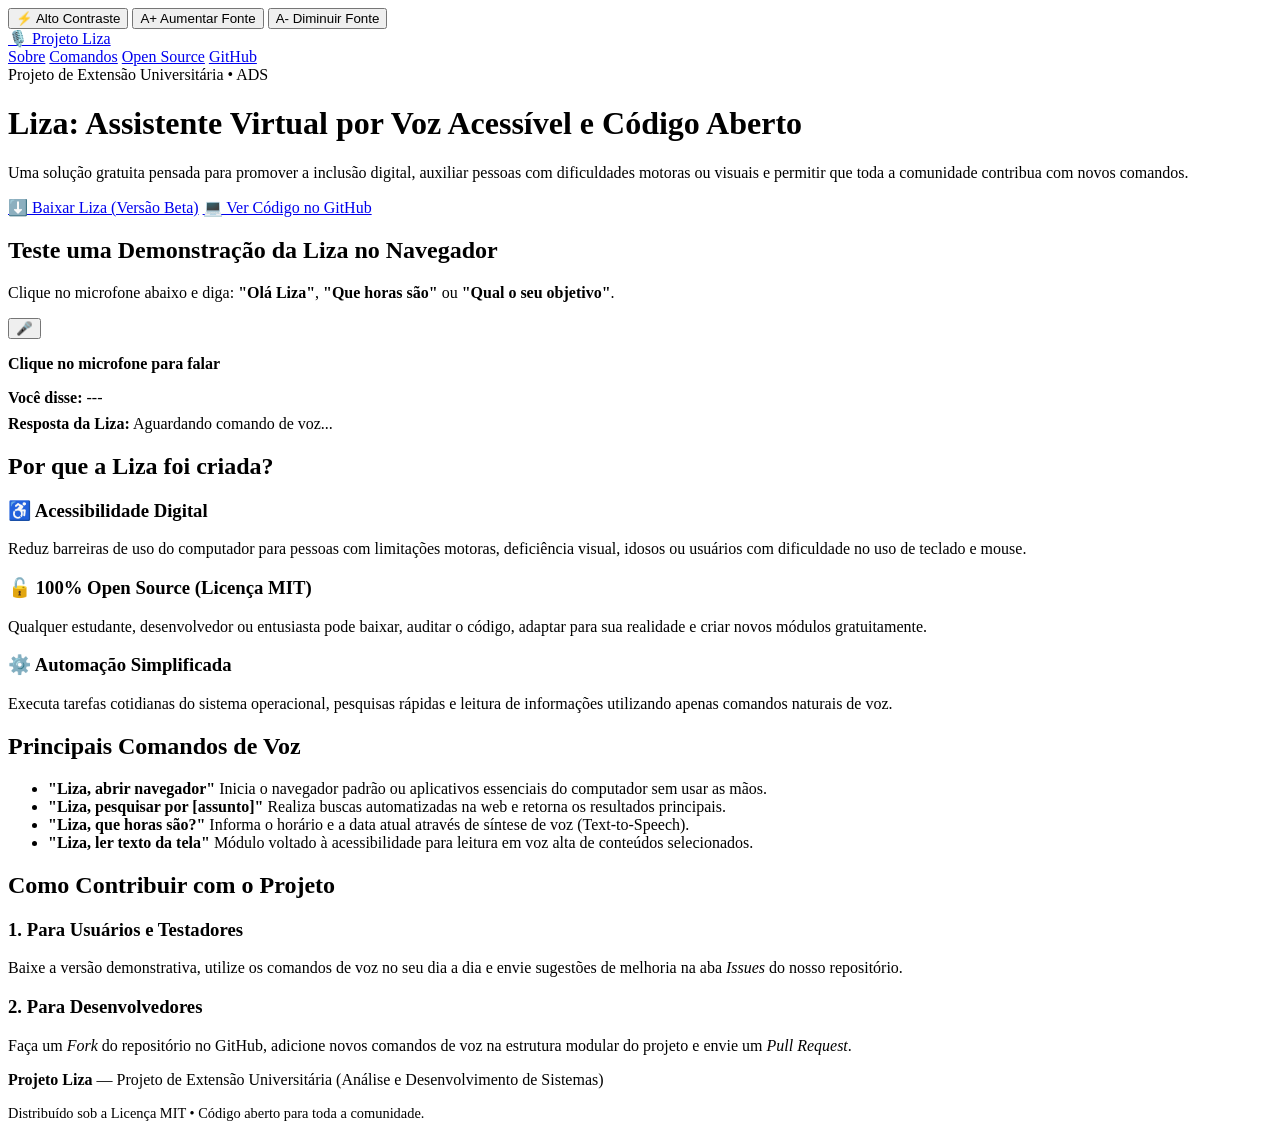
==== docs/index.html @ 0be6d456 "Rename index.html to index.html" ====
<!DOCTYPE html>
<html lang="pt-BR">
<head>
  <meta charset="UTF-8">
  <meta name="viewport" content="width=device-width, initial-scale=1.0">
  <title>Liza | Assistente Virtual Open Source por Voz</title>
  <!-- Arquivo de Estilos Externo -->
  <link rel="stylesheet" href="style.css">
</head>
<body>

  <!-- Barra de Acessibilidade -->
  <div class="a11y-bar" role="region" aria-label="Opções de Acessibilidade">
    <button class="a11y-btn" onclick="toggleContrast()">⚡ Alto Contraste</button>
    <button class="a11y-btn" onclick="changeFontSize(2)">A+ Aumentar Fonte</button>
    <button class="a11y-btn" onclick="changeFontSize(-2)">A- Diminuir Fonte</button>
  </div>

  <!-- Cabeçalho -->
  <header>
    <div class="header-container">
      <a href="#" class="logo">🎙️ Projeto Liza</a>
      <nav>
        <a href="#sobre">Sobre</a>
        <a href="#comandos">Comandos</a>
        <a href="#opensource">Open Source</a>
        <a href="https://github.com/SamuelNevesO/site-assistente-voz" target="_blank">GitHub</a>
      </nav>
    </div>
  </header>

  <!-- Apresentação -->
  <main>
    <div class="hero">
      <span class="badge">Projeto de Extensão Universitária • ADS</span>
      <h1>Liza: Assistente Virtual por Voz Acessível e Código Aberto</h1>
      <p>
        Uma solução gratuita pensada para promover a inclusão digital, auxiliar pessoas com dificuldades motoras ou visuais e permitir que toda a comunidade contribua com novos comandos.
      </p>
      <div class="btn-group">
        <a href="https://github.com/SamuelNevesO/site-assistente-voz/releases" class="btn btn-primary">⬇️ Baixar Liza (Versão Beta)</a>
        <a href="https://github.com/SamuelNevesO/site-assistente-voz" target="_blank" class="btn btn-outline">💻 Ver Código no GitHub</a>
      </div>
    </div>

    <!-- Simulador Interativo -->
    <div class="voice-demo" aria-live="polite">
      <h2>Teste uma Demonstração da Liza no Navegador</h2>
      <p style="color: var(--text-muted); margin-top: 6px;">
        Clique no microfone abaixo e diga: <strong>"Olá Liza"</strong>, <strong>"Que horas são"</strong> ou <strong>"Qual o seu objetivo"</strong>.
      </p>
      <button id="micBtn" class="mic-btn" onclick="startVoiceDemo()" title="Ativar comando de voz">🎤</button>
      <p id="statusText" style="font-weight: 600;">Clique no microfone para falar</p>

      <div class="console-box">
        <div><strong>Você disse:</strong> <span id="userSpeech">---</span></div>
        <div style="margin-top: 8px; color: var(--primary);"><strong>Resposta da Liza:</strong> <span id="lizaReply">Aguardando comando de voz...</span></div>
      </div>
    </div>

    <!-- Pilares do Projeto -->
    <section id="sobre">
      <h2 class="section-title">Por que a Liza foi criada?</h2>
      <div class="grid">
        <div class="card">
          <h3>♿ Acessibilidade Digital</h3>
          <p>Reduz barreiras de uso do computador para pessoas com limitações motoras, deficiência visual, idosos ou usuários com dificuldade no uso de teclado e mouse.</p>
        </div>
        <div class="card">
          <h3>🔓 100% Open Source (Licença MIT)</h3>
          <p>Qualquer estudante, desenvolvedor ou entusiasta pode baixar, auditar o código, adaptar para sua realidade e criar novos módulos gratuitamente.</p>
        </div>
        <div class="card">
          <h3>⚙️ Automação Simplificada</h3>
          <p>Executa tarefas cotidianas do sistema operacional, pesquisas rápidas e leitura de informações utilizando apenas comandos naturais de voz.</p>
        </div>
      </div>
    </section>

    <!-- Comandos Planejados -->
    <section id="comandos">
      <h2 class="section-title">Principais Comandos de Voz</h2>
      <ul class="cmd-list">
        <li class="cmd-item">
          <strong>"Liza, abrir navegador"</strong>
          Inicia o navegador padrão ou aplicativos essenciais do computador sem usar as mãos.
        </li>
        <li class="cmd-item">
          <strong>"Liza, pesquisar por [assunto]"</strong>
          Realiza buscas automatizadas na web e retorna os resultados principais.
        </li>
        <li class="cmd-item">
          <strong>"Liza, que horas são?"</strong>
          Informa o horário e a data atual através de síntese de voz (Text-to-Speech).
        </li>
        <li class="cmd-item">
          <strong>"Liza, ler texto da tela"</strong>
          Módulo voltado à acessibilidade para leitura em voz alta de conteúdos selecionados.
        </li>
      </ul>
    </section>

    <!-- Comunidade e Contribuição -->
    <section id="opensource">
      <h2 class="section-title">Como Contribuir com o Projeto</h2>
      <div class="grid">
        <div class="card">
          <h3>1. Para Usuários e Testadores</h3>
          <p>Baixe a versão demonstrativa, utilize os comandos de voz no seu dia a dia e envie sugestões de melhoria na aba <em>Issues</em> do nosso repositório.</p>
        </div>
        <div class="card">
          <h3>2. Para Desenvolvedores</h3>
          <p>Faça um <em>Fork</em> do repositório no GitHub, adicione novos comandos de voz na estrutura modular do projeto e envie um <em>Pull Request</em>.</p>
        </div>
      </div>
    </section>
  </main>

  <footer>
    <p><strong>Projeto Liza</strong> — Projeto de Extensão Universitária (Análise e Desenvolvimento de Sistemas)</p>
    <p style="margin-top: 8px; font-size: 0.9rem;">Distribuído sob a Licença MIT • Código aberto para toda a comunidade.</p>
  </footer>

  <!-- Arquivo de Script Externo -->
  <script src="script.js"></script>
</body>
</html>
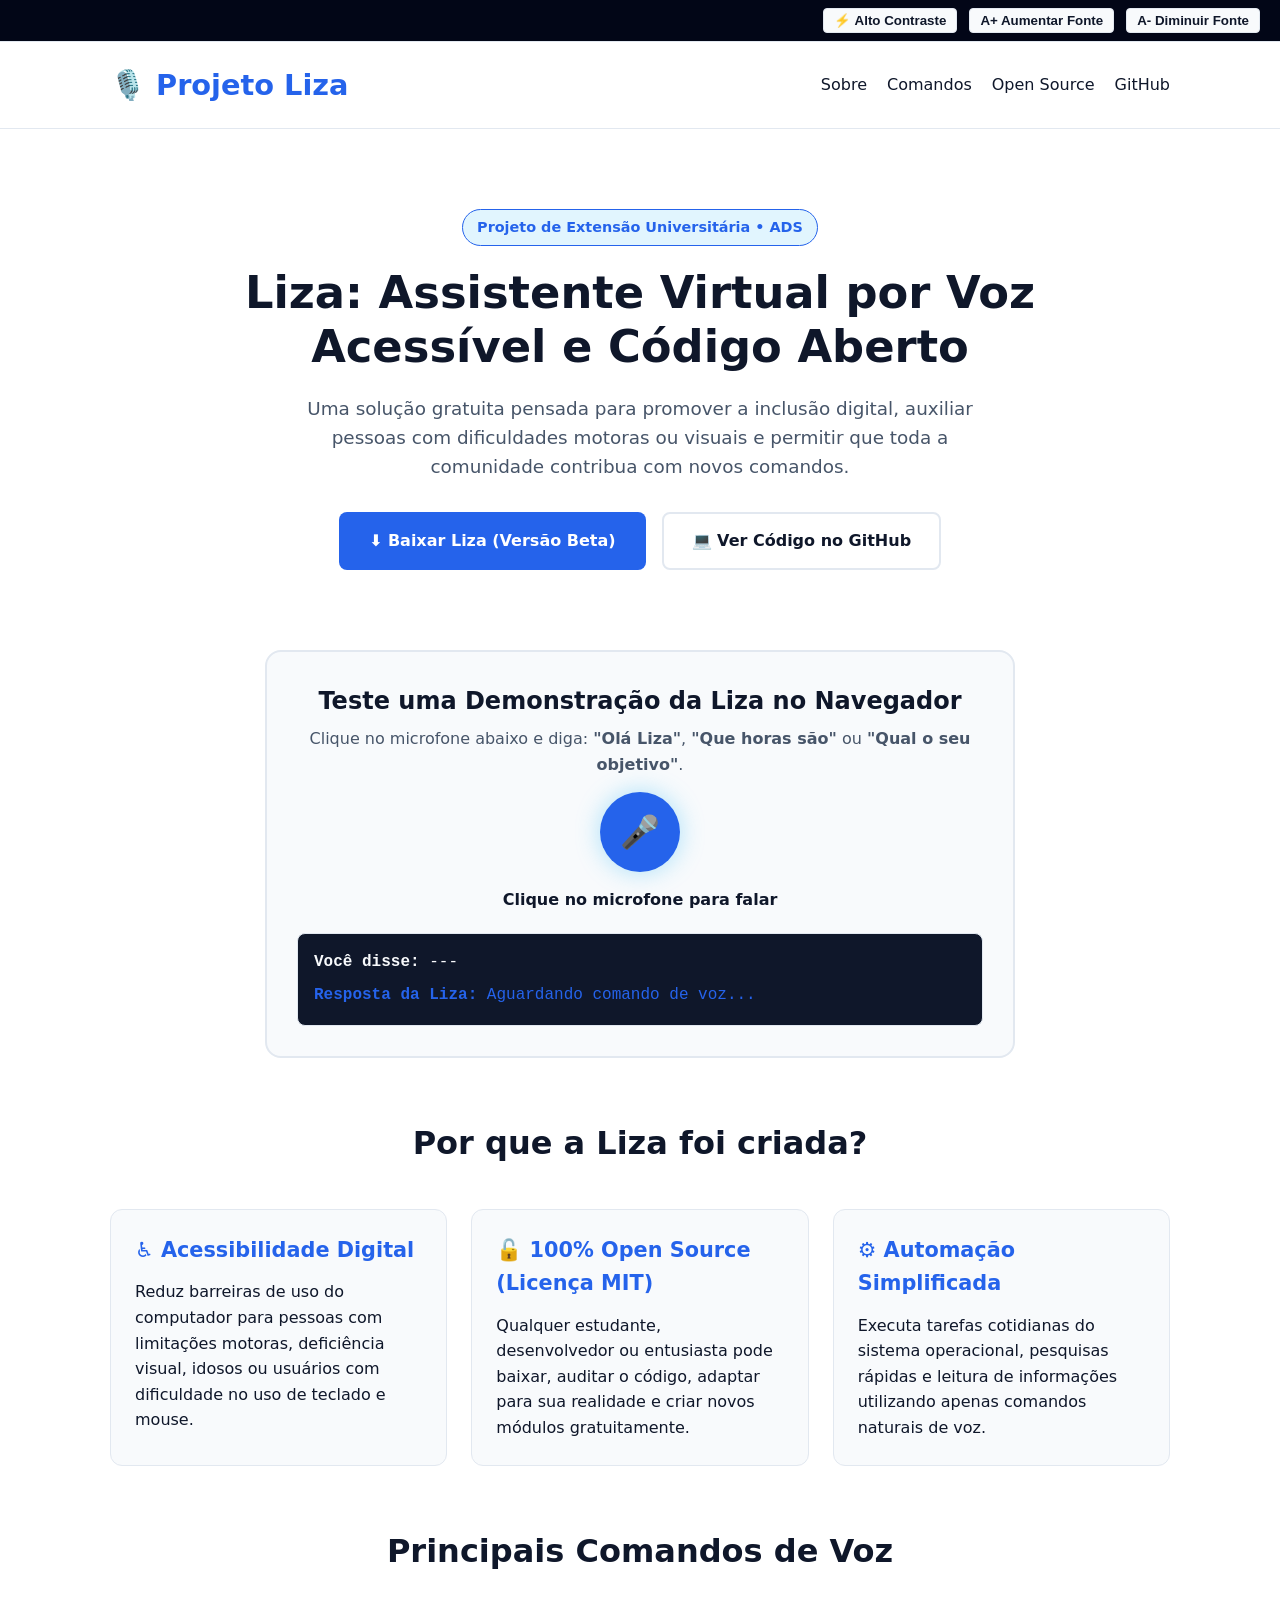
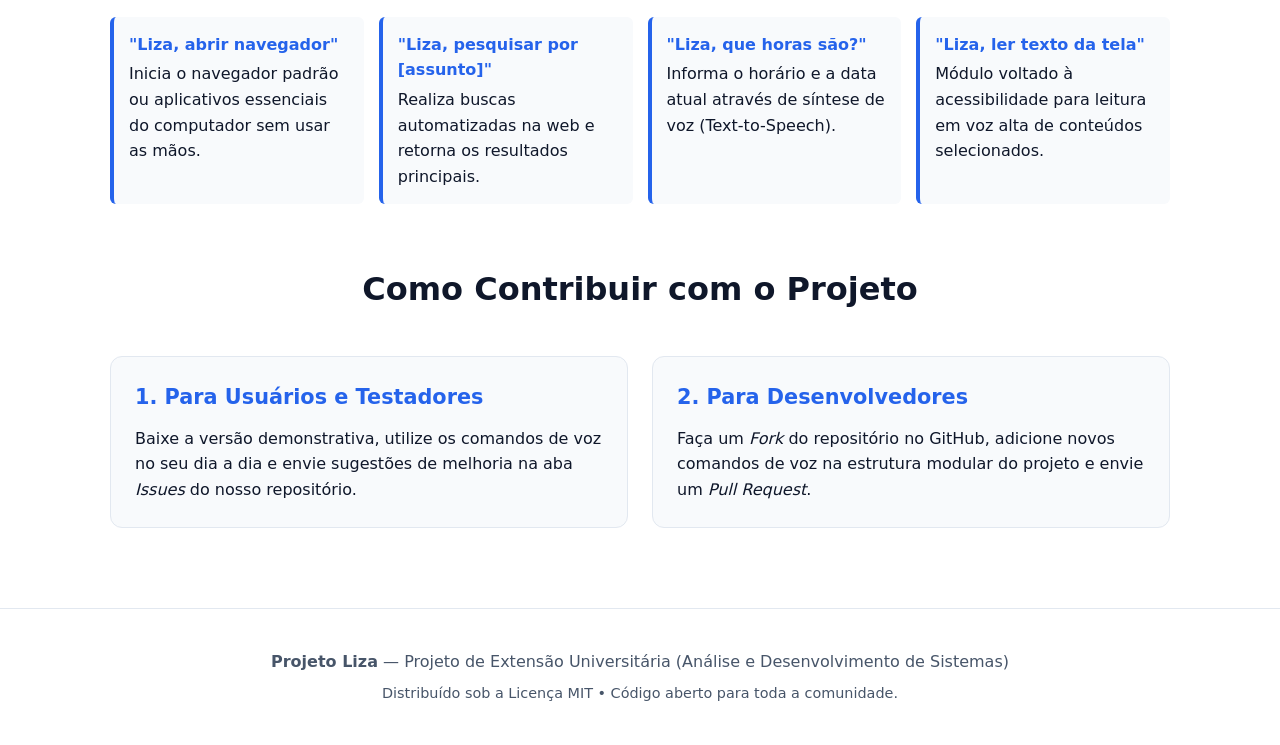
==== commit fa34fbc0: "Update index.html" ====
--- a/docs/index.html
+++ b/docs/index.html
@@ -38,8 +38,8 @@
         Uma solução gratuita pensada para promover a inclusão digital, auxiliar pessoas com dificuldades motoras ou visuais e permitir que toda a comunidade contribua com novos comandos.
       </p>
       <div class="btn-group">
-        <a href="https://github.com/SamuelNevesO/site-assistente-voz/releases" class="btn btn-primary">⬇️ Baixar Liza (Versão Beta)</a>
-        <a href="https://github.com/SamuelNevesO/site-assistente-voz" target="_blank" class="btn btn-outline">💻 Ver Código no GitHub</a>
+        <a href="https://github.com/SamuelNevesO/liza-assistente-de-voz/releases" target="_blank" rel="noopener noreferrer" class="btn btn-primary">⬇️ Baixar Liza (Versão Beta)</a>
+        <a href="https://github.com/SamuelNevesO/liza-assistente-de-voz" target="_blank" rel="noopener noreferrer" class="btn btn-outline">💻 Ver Código no GitHub</a>
       </div>
     </div>
 
--- a/docs/style.css
+++ b/docs/style.css
@@ -0,0 +1,332 @@
+:root {
+  --bg: #ffffff;           /* Fundo principal do site (Branco puro) */
+  --bg-card: #f8fafc;      /* Fundo das caixas/cartões (Azul-acinzentado muito claro para destacar do fundo) */
+  --text: #0f172a;         /* Títulos e texto principal (Azul-escuro profundo / quase preto para legibilidade máxima) */
+  --text-muted: #475569;   /* Parágrafos e textos secundários (Azul-escuro intermédio) */
+  --primary: #2563eb;      /* Botão principal, microfone e destaques (Azul royal vibrante) */
+  --primary-hover: #1d4ed8;/* Cor do botão ao passar o rato (Azul mais escuro) */
+  --accent: #3b82f6;       /* Ícones e links secundários */
+  --border: #e2e8f0;       /* Linhas e bordas finas */
+  --font-size-base: 16px;
+}
+
+body.high-contrast {
+  --bg: #030712;             /* Fundo escuro profundo / azul-noite */
+  --bg-card: #111827;        /* Cartões em tom ligeiramente mais claro para criar profundidade */
+  --text: #ffffff;           /* Texto branco puro para contraste máximo (100% legível) */
+  --text-muted: #cbd5e1;     /* Parágrafos em cinza/branco muito claro */
+  --primary: #facc15;        /* Amarelo-ouro elegante para botões principais e focos */
+  --primary-hover: #eab308;  /* Amarelo ligeiramente mais escuro no hover */
+  --accent: #38bdf8;         /* Ciano suave para detalhes */
+  --border: #475569;         /* Bordas bem definidas em todas as caixas */
+}
+
+* {
+  box-sizing: border-box;
+  margin: 0;
+  padding: 0;
+}
+
+body {
+  font-family: 'Segoe UI', system-ui, -apple-system, sans-serif;
+  background-color: var(--bg);
+  color: var(--text);
+  font-size: var(--font-size-base);
+  line-height: 1.6;
+  transition: background 0.3s, color 0.3s;
+}
+
+body.high-contrast header {
+  background-color: #030712;
+  border-bottom: 2px solid var(--primary);
+}
+
+body.high-contrast .logo {
+  color: var(--primary);
+}
+
+body.high-contrast nav a {
+  color: #ffffff;
+  font-weight: 600;
+}
+
+body.high-contrast nav a:hover {
+  color: var(--primary);
+}
+
+body.high-contrast .badge {
+  background: #1e293b;
+  color: var(--primary);
+  border-color: var(--primary);
+}
+
+body.high-contrast .btn-primary {
+  background: var(--primary);
+  color: #000000; /* Texto preto nítido sobre o amarelo */
+  font-weight: 800;
+}
+
+body.high-contrast .btn-outline {
+  background: #111827;
+  color: #ffffff;
+  border: 2px solid #ffffff;
+}
+
+body.high-contrast .console-box {
+  background: #000000;
+  border: 2px solid var(--primary);
+}
+
+body.high-contrast .cmd-item {
+  background: var(--bg-card);
+  border-left: 5px solid var(--primary);
+}
+
+/* Barra de Acessibilidade */
+.a11y-bar {
+  background: #020617;
+  border-bottom: 1px solid var(--border);
+  padding: 8px 20px;
+  display: flex;
+  justify-content: flex-end;
+  gap: 12px;
+  font-size: 0.85rem;
+}
+
+.a11y-btn {
+  background: var(--bg-card);
+  color: var(--text);
+  border: 1px solid var(--border);
+  padding: 4px 10px;
+  border-radius: 4px;
+  cursor: pointer;
+  font-weight: 600;
+}
+
+.a11y-btn:hover {
+  border-color: var(--primary);
+}
+
+/* Cabeçalho de ponta a ponta */
+header {
+  width: 100%;
+  border-bottom: 1px solid var(--border);
+  background-color: rgba(255, 255, 255, 0.95); /* Topo branco translúcido */
+  backdrop-filter: blur(8px);
+}
+
+.header-container {
+  max-width: 1100px;
+  margin: 0 auto;
+  padding: 20px;
+  display: flex;
+  justify-content: space-between;
+  align-items: center;
+  flex-wrap: wrap;
+  gap: 15px;
+}
+
+.logo {
+  font-size: 1.8rem;
+  font-weight: 800;
+  color: var(--primary);
+  display: flex;
+  align-items: center;
+  gap: 10px;
+  text-decoration: none;
+}
+
+nav {
+  display: flex;
+  gap: 20px;
+}
+
+nav a {
+  color: var(--text);
+  text-decoration: none;
+  font-weight: 500;
+}
+
+nav a:hover {
+  color: var(--primary);
+  text-decoration: underline;
+}
+
+/* Hero Section */
+.hero {
+  max-width: 900px;
+  margin: 40px auto;
+  padding: 40px 20px;
+  text-align: center;
+}
+
+.badge {
+  display: inline-block;
+  background: rgba(56, 189, 248, 0.15);
+  color: var(--primary);
+  border: 1px solid var(--primary);
+  padding: 6px 14px;
+  border-radius: 999px;
+  font-size: 0.9rem;
+  font-weight: 600;
+  margin-bottom: 20px;
+}
+
+.hero h1 {
+  font-size: 2.8rem;
+  line-height: 1.2;
+  margin-bottom: 20px;
+}
+
+.hero p {
+  font-size: 1.15rem;
+  color: var(--text-muted);
+  max-width: 700px;
+  margin: 0 auto 30px;
+}
+
+.btn-group {
+  display: flex;
+  justify-content: center;
+  gap: 16px;
+  flex-wrap: wrap;
+}
+
+.btn {
+  padding: 14px 28px;
+  border-radius: 8px;
+  font-weight: 700;
+  text-decoration: none;
+  font-size: 1rem;
+  cursor: pointer;
+  border: 2px solid transparent;
+  transition: transform 0.2s, opacity 0.2s;
+}
+
+.btn-primary {
+  background: var(--primary);
+  color: #ffffff; /* Texto branco nítido sobre o botão azul */
+}
+
+.btn-outline {
+  background: transparent;
+  color: var(--text);
+  border-color: var(--border);
+}
+
+.btn:hover {
+  transform: translateY(-2px);
+  opacity: 0.95;
+}
+
+/* Simulador de Voz */
+.voice-demo {
+  max-width: 750px;
+  margin: 20px auto 60px;
+  background: var(--bg-card);
+  border: 2px solid var(--border);
+  border-radius: 16px;
+  padding: 30px;
+  text-align: center;
+}
+
+.mic-btn {
+  width: 80px;
+  height: 80px;
+  border-radius: 50%;
+  background: var(--primary);
+  color: #000;
+  border: none;
+  font-size: 2rem;
+  cursor: pointer;
+  margin: 15px auto;
+  display: flex;
+  align-items: center;
+  justify-content: center;
+  box-shadow: 0 0 25px rgba(56, 189, 248, 0.4);
+  transition: transform 0.2s, background 0.3s;
+}
+
+.mic-btn.listening {
+  background: #ef4444;
+  color: #fff;
+  animation: pulse 1.2s infinite;
+}
+
+@keyframes pulse {
+  0% { transform: scale(1); }
+  50% { transform: scale(1.1); }
+  100% { transform: scale(1); }
+}
+
+.console-box {
+  background: #0f172a; 
+  color: #f8fafc;
+  border: 1px solid var(--border);
+  border-radius: 8px;
+  padding: 16px;
+  margin-top: 20px;
+  text-align: left;
+  font-family: monospace;
+  min-height: 90px;
+}
+
+/* Seções Gerais */
+section {
+  max-width: 1100px;
+  margin: 60px auto;
+  padding: 0 20px;
+}
+
+.section-title {
+  text-align: center;
+  font-size: 2rem;
+  margin-bottom: 40px;
+}
+
+.grid {
+  display: grid;
+  grid-template-columns: repeat(auto-fit, minmax(280px, 1fr));
+  gap: 24px;
+}
+
+.card {
+  background: var(--bg-card);
+  border: 1px solid var(--border);
+  border-radius: 12px;
+  padding: 24px;
+}
+
+.card h3 {
+  color: var(--primary);
+  margin-bottom: 12px;
+  font-size: 1.3rem;
+}
+
+.cmd-list {
+  list-style: none;
+  display: grid;
+  grid-template-columns: repeat(auto-fit, minmax(240px, 1fr));
+  gap: 15px;
+}
+
+.cmd-item {
+  background: var(--bg-card);
+  border-left: 4px solid var(--primary);
+  padding: 15px;
+  border-radius: 6px;
+}
+
+.cmd-item strong {
+  display: block;
+  color: var(--primary);
+  margin-bottom: 4px;
+}
+
+footer {
+  border-top: 1px solid var(--border);
+  text-align: center;
+  padding: 40px 20px;
+  color: var(--text-muted);
+  margin-top: 80px;
+}
